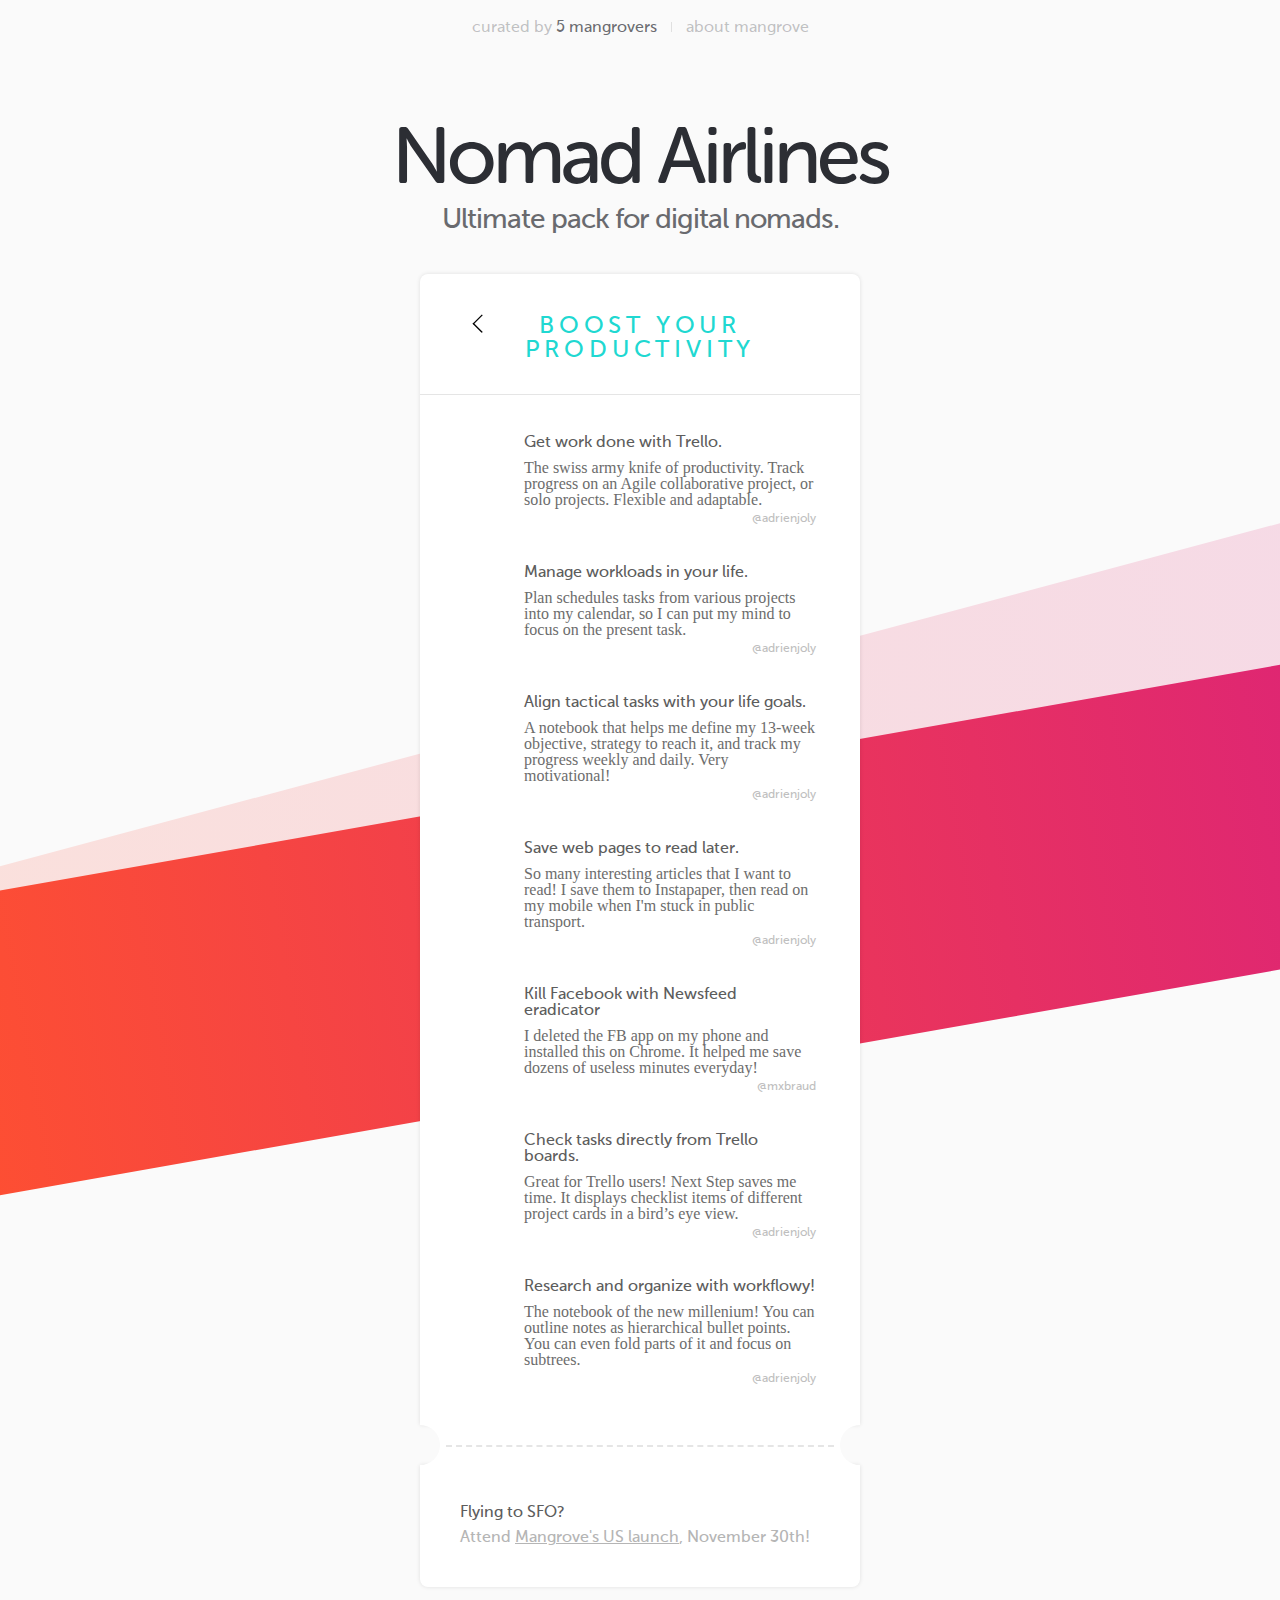
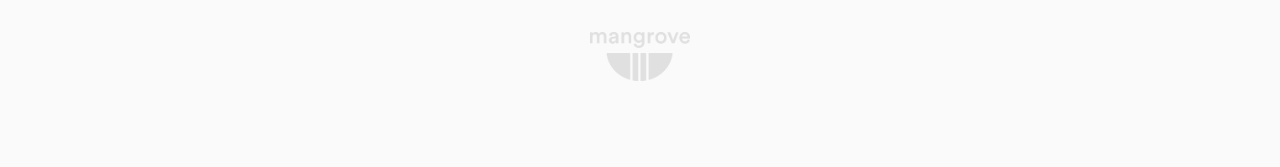
==== boost-your-productivity/index.html @ d7ffe68f "5) boost your productivity" ====
<!DOCTYPE html>
<html lang="en">
<head>
  <link rel="icon" type="image/png" href="icon.png">
  <meta charset="utf-8">
  <meta http-equiv="X-UA-Compatible" content="IE=edge,chrome=1">
  <title>Nomad Pack</title>
  <meta name="viewport" content="width=device-width">
  <link rel="stylesheet" href="../index.css">
  <meta property="og:title" content="Nomad Pack">
  <meta property="og:description" content="TODO">
  <meta property="og:image" content="TODO">
  <meta property="og:url" content="TODO">
</head>
<body>
  <section id="main">
    <nav>
      <a>curated by <span>5 mangrovers</span></a>
      <div><hr /></div>
      <a>about mangrove</a>
    </nav>
    <header>
      <h1 class='header-title'>Nomad Airlines</h1>
      <h2 class='header-tagline'>Ultimate pack for digital nomads.</h2>
    </header>
    <div class='card-wrapper'>
      <div class="home-article-wrapper">
        <article>
          <div class="card card-top">
            <a href="../" class="lnk-back"></a>
            <h3>Boost your productivity</h3>
            <div class="Line"></div>

            <div class="menu">
              <ul>

                <li>
                  <a href="http://trello.com">
                    <div class="menu-item-img" style="background-image: url(test.jpg);"></div>
                    <p class="menu-item-title">Get work done with Trello.</p>
                  </a>
                  <p class="menu-item-desc">The swiss army knife of productivity. Track progress on an Agile collaborative project, or solo projects. Flexible and adaptable.</p>
                  <a href="https://twitter.com/adrienjoly" class="menu-item-tweep">@adrienjoly</a>
                </li>

                <li>
                  <a href="http://getplan.co/">
                    <div class="menu-item-img" style="background-image: url(test.jpg);"></div>
                    <p class="menu-item-title">Manage workloads in your life.</p>
                  </a>
                  <p class="menu-item-desc">Plan schedules tasks from various projects into my calendar, so I can put my mind to focus on the present task.</p>
                  <a href="https://twitter.com/adrienjoly" class="menu-item-tweep">@adrienjoly</a>
                </li>

                <li>
                  <a href="https://bestself.co/products/self-journal">
                    <div class="menu-item-img" style="background-image: url(test.jpg);"></div>
                    <p class="menu-item-title">Align tactical tasks with your life goals.</p>
                  </a>
                  <p class="menu-item-desc">A notebook that helps me define my 13-week objective, strategy to reach it, and track my progress weekly and daily. Very motivational!</p>
                  <a href="https://twitter.com/adrienjoly" class="menu-item-tweep">@adrienjoly</a>
                </li>

                <li>
                  <a href="https://www.instapaper.com/">
                    <div class="menu-item-img" style="background-image: url(test.jpg);"></div>
                    <p class="menu-item-title">Save web pages to read later.</p>
                  </a>
                  <p class="menu-item-desc">So many interesting articles that I want to read! I save them to Instapaper, then read on my mobile when I'm stuck in public transport.</p>
                  <a href="https://twitter.com/adrienjoly" class="menu-item-tweep">@adrienjoly</a>
                </li>

                <li>
                  <a href="https://chrome.google.com/webstore/detail/news-feed-eradicator-for/fjcldmjmjhkklehbacihaiopjklihlgg">
                    <div class="menu-item-img" style="background-image: url(test.jpg);"></div>
                    <p class="menu-item-title">Kill Facebook with Newsfeed eradicator</p>
                  </a>
                  <p class="menu-item-desc">I deleted the FB app on my phone and installed this on Chrome.
It helped me save dozens of useless minutes everyday!</p>
                  <a href="https://twitter.com/mxbraud" class="menu-item-tweep">@mxbraud</a>
                </li>

                <li>
                  <a href="http://adrienjoly.com/chrome-next-step-for-trello/">
                    <div class="menu-item-img" style="background-image: url(test.jpg);"></div>
                    <p class="menu-item-title">Check tasks directly from Trello boards.</p>
                  </a>
                  <p class="menu-item-desc">Great for Trello users! Next Step saves me time. It displays checklist items of different project cards in a bird’s eye view.</p>
                  <a href="https://twitter.com/adrienjoly" class="menu-item-tweep">@adrienjoly</a>
                </li>

                <li>
                  <a href="https://workflowy.com/">
                    <div class="menu-item-img" style="background-image: url(test.jpg);"></div>
                    <p class="menu-item-title">Research and organize with workflowy!</p>
                  </a>
                  <p class="menu-item-desc">The notebook of the new millenium! You can outline notes as hierarchical bullet points. You can even fold parts of it and focus on subtrees.</p>
                  <a href="https://twitter.com/adrienjoly" class="menu-item-tweep">@adrienjoly</a>
                </li>
                
              </ul>
            </div>
          </div>
          <div class="main-article-separator">
            <div class="separator-left"></div>
            <div class="separator-right"></div>
            <div class="separator-line"></div>
          </div>
          <div class="card card-bottom announcement">
            <p class="announcement-title">Flying to SFO?</p>
            <p class="announcement-text">Attend <a href="https://www.eventbrite.com/e/the-end-of-work-as-we-know-it-mangrove-launch-event-tickets-29393256020">Mangrove's US launch</a>, November 30th!</p>
          </div>

        </article>
      </div>
    </div>
    <footer>
      <a class="logo" href="http://meetmangrove.com/" title="Mangrove"></a>
    </footer>
  </section>
</body>
</html>
---- index.css ----
html,
body,
div,
span,
applet,
object,
iframe,
h1,
h2,
h3,
h4,
h5,
h6,
p,
blockquote,
pre,
a,
abbr,
acronym,
address,
big,
cite,
code,
del,
dfn,
em,
img,
ins,
kbd,
q,
s,
samp,
small,
strike,
strong,
sub,
sup,
tt,
var,
dl,
dt,
dd,
ol,
ul,
li,
fieldset,
form,
label,
legend,
table,
caption,
tbody,
tfoot,
thead,
tr,
th,
td {
  margin: 0;
  padding: 0;
  border: 0;
  outline: 0;
  font-weight: inherit;
  font-style: inherit;
  font-family: inherit;
  font-size: 100%;
  vertical-align: baseline;
}
body {
  line-height: 1;
  color: #2C2E34;
  background: #fff;
  margin: 0;
  width: 100%;
  zoom: 1;
  font-size: 18px;
  font-family: MuseoSans;
}
ol,
ul {
  list-style: none;
}
table {
  border-collapse: separate;
  border-spacing: 0;
  vertical-align: middle;
}
caption,
th,
td {
  text-align: left;
  font-weight: normal;
  vertical-align: middle;
}
a img {
  border: none;
}

body * {
  -webkit-box-sizing: border-box;
  -moz-box-sizing: border-box;
  box-sizing: border-box;
}
body:before,
body:after {
  content: "";
  display: table;
}
body:after {
  clear: both;
}
/* end of css reset */

@font-face {
    font-family: MuseoSans;
    src: url(fonts/museo-sans-500.woff);
}

@font-face {
    font-family: MuseoSansRounded;
    src: url(fonts/MuseoSansRounded-500.otf);
}

/* common elements */

body {
  position: absolute;
  width: 100%;
  height: 100%;
  zoom: 2;
  -moz-transform: scale(2);
  -moz-transform-origin: 0 0;
}

section {
  background: #FAFAFA;
}

/* header and footer */

header {
  padding: 30px 0;
  padding-bottom: 10px;
}

.header-title {
  font-family: MuseoSansRounded;
  font-size: 40px;
  font-weight: 500;
  font-style: normal;
  font-stretch: normal;
  letter-spacing: -2px;
  text-align: center;
}

.header-tagline {
  text-align: center;
  font-size: 14px;
  letter-spacing: -0.5px;
  text-align: center;
  opacity: .7;
  margin-top: 5px;
}

footer {
  height: 80px;
}

.logo {
  display: block;
  width: 50px;
  opacity: .1;
  height: 50px;
  background-image: url(assets/mangrove_logo.png);
  background-repeat: no-repeat;
  background-size: contain;
  background-position: 50% 50%;
  transition: opacity .15s linear;
}

.logo:hover {
  opacity: .13;
}

/* page navigation header */

nav {
  font-size: 8px;
  display: table;
}

nav hr {
  margin: 0;
  border: 0;
  width: 0.5px;
  height: 5px;
  background: black;
  opacity: .1;
}

nav > * {
  display: table-cell;
}

nav > a {
  padding: 10px 7px;
  color: rgba(44, 46, 52, 0.28);
  cursor: pointer;
}

nav > a:hover {
  color: rgba(44, 46, 52, 0.4);
}

nav span {
  color: rgba(44, 46, 52, .7);
}

/* page background */

.card-wrapper {
  width: 100%;
  position: relative;
  overflow: hidden;

  /* avoid to cut shadows 🌝 */
  padding: 10px 0;
}

.card-wrapper:after, .card-wrapper:before {
  z-index: 0;
  height: 50px;
  width: 120%;
  position: absolute;
  content: '';
  background-image: linear-gradient(-270deg, #FF512F 0%, #DD2476 100%);
  top: 0;
  height: 150px;
  bottom: 0;
  margin: auto;
  transform: rotate(-10deg);
  left: -10%;
}

.card-wrapper:before {
  opacity: .15;
  transform: rotate(-15deg);
  top: -80px;
}

/* main content structure */

#main {
  width: 100%;
  min-height: 100%;
  display: flex;
  flex-direction: column;
  align-items: center;
  justify-content: center;
}

article {
  position: relative;
  flex: 0;
}

.card {
  position: relative;
  z-index: 1;
  margin: auto;
  width: 100%;
  max-width: 220px;
  border-radius: 4px;
  background-color: #ffffff;
  box-shadow: 0 0 2px 0 rgba(0, 0, 0, 0.11);
}

h3 {
  padding-top: 20px;
  font-family: MuseoSans;
  font-size: 12px;
  font-weight: 500;
  font-style: normal;
  font-stretch: normal;
  letter-spacing: 2.4px;
  color: #20d8d1;
  text-align: center;
  text-transform: uppercase;
}

.Line {
  width: 100%;
  border-top: solid 0.5px #e5e5e5;
  margin: 16px 0;
}

/* home: structure for adding holes in article card */

.home-article-wrapper {
  position: relative;
  background: none;
}

.home-article-wrapper > article {
  padding: -20px;
  background: none;
}

.home-article-wrapper > article > *{
  background: white;
}

.card-top {
  border-bottom: 0 none;
  border-radius: 4px 4px 0px 0px;
}

.card-bottom {
  border-top: 0 none;
  border-radius: 0px 0px 4px 4px;
}

.main-article-separator {
  position: relative;
  top: 0px;
  overflow: hidden;
  margin: 0 auto;
  width: 220px;
  height: 20px;
  background: transparent !important;
  z-index: 2;
}

.separator-left {
  position: absolute;
  left: -10px;
  top: 0px;
  width: 20px;
  background: transparent;
  height: 20px;
  border-radius: 10px;
  box-shadow: 0 0 0 120px white;
}

.separator-right {
  position: absolute;
  right: -10px;
  top: 0px;
  width: 20px;
  background: transparent;
  height: 20px;
  border-radius: 10px;
  box-shadow: 0 0 0 120px white;
}

.separator-line {
  position: relative;
  width: 88%;
  margin: 0 auto;
  top: 10px;
  border-top: 1px dashed #e5e5e5;
}

/* home: flight section */

.flight {
  display: flex;
  flex-direction: row;
  text-align: left;
  align-items: center;
  padding: 0 30px;
}

.third {
  flex: 1 100%;
}

.third > * {
  width: 100%;
  margin: 0 auto;
}

.airport {
  font-family: MuseoSansRounded;
  font-size: 27.5px;
  font-weight: 500;
  font-style: normal;
  font-stretch: normal;
  letter-spacing: 3px;
  color: #6c6c6c;
}

.plane {
  background-image: url(assets/plane.svg);
  background-repeat: no-repeat;
  background-size: contain;
  background-position: 50% 20%;
  width: 24px;
  height: 24px;
}

.city {
  font-family: MuseoSansRounded;
  font-size: 6px;
  font-weight: 500;
  font-style: normal;
  font-stretch: normal;
  color: #cacaca;
  margin-top: 2px;
}

/* home: announcement */

.announcement {
  padding: 20px;
}

.announcement-title {
  font-family: MuseoSans;
  font-size: 8px;
  font-weight: 500;
  font-style: normal;
  font-stretch: normal;
  color: #5d5d5d;
  margin-bottom: 5px;
}

.announcement-text {
  font-family: MuseoSans;
  font-size: 7.8px;
  font-weight: 500;
  font-style: normal;
  font-stretch: normal;
  color: #b5b5b5;
}

.announcement a {
  color: inherit;
}

/* home: menu */

.menu {
  width: 80%;
  margin: 0 auto;
}

.Checklist-before-dep {
  font-family: MuseoSans;
  font-size: 9px;
  font-weight: 500;
  font-style: normal;
  font-stretch: normal;
  color: #20d9d2;
  text-align: center;
  line-height: 20px;
  margin-bottom: 10px;
}

ol {
  counter-reset: my-badass-counter;
}

ol li:before {
  display: inline-block;
  content: counter(my-badass-counter);
  counter-increment: my-badass-counter;
  font-family: MuseoSansRounded;
  font-size: 10px;
  font-weight: 500;
  font-style: normal;
  font-stretch: normal;
  letter-spacing: 1.1px;
  color: #34dccf;
  width: 14.5px;
  height: 14.5px;
  border: solid 1px #34dccf;
  border-radius: 14.5px;
  text-align: center;
  line-height: 15.5px; /* 14.5 + 1 */
  letter-spacing: 0;
  margin-right: 10px;
  vertical-align: middle;
  margin-left: 10px;
}

ol li.visited:before {
  background-color: #5ae3cc;
  box-shadow: inset 0 0.5px 1.5px 0 rgba(0, 0, 0, 0.23);
  content: '';
}

ol a {
  text-decoration: none;
}

ol li {
  width: 100%;
  padding: 12px 0;
  font-family: MuseoSans;
  font-size: 8px;
  font-weight: 500;
  font-style: normal;
  font-stretch: normal;
  color: #5d5d5d;
  border-bottom: solid 0.5px #f5f5f5;
  background-image: url('assets/right.svg');
  background-repeat: no-repeat;
  background-position: right 15px;
  background-size: 5px;
}

ol > *:last-child li {
  border: 0 none;
}

/* secondary pages */

.lnk-back {
  display: block;
  position: absolute;
  top: 20px;
  left: 24px;
  width: 10px;
  height: 10px;
  background-image: url(assets/right.svg);
  background-size: contain;
  background-position: 50% 50%;
  background-repeat: no-repeat;
  -webkit-transform: rotate(180deg);
  -moz-transform: rotate(180deg);
  -ms-transform: rotate(180deg);
  -o-transform: rotate(180deg);
  transform: rotate(180deg);
}

ul {
  padding-bottom: 20px;
}

ul > li {
  position: relative;
  margin-top: 20px;
  padding-left: 30px;
}

ul > li a {
  text-decoration: none;
}

ul > li a:hover {
  text-decoration: underline;
  color: inherit;
}

ul > li a.menu-item-tweep:hover {
  text-decoration: none;
}

.menu-item-img {
  position: absolute;
  top: 0;
  left: 0;
  width: 20px;
  height: 20px;
  background-position: 50% 50%;
  background-size: contain;
  background-repeat: no-repeat;
}

.menu-item-title {
  font-family: MuseoSans;
  font-size: 8px;
  font-weight: 500;
  font-style: normal;
  font-stretch: normal;
  color: #5d5d5d;
  margin-bottom: 4.5px;
}

.menu-item-desc {
  font-family: ElectraLTStd, 'Times New Roman', Times, serif;
  font-size: 8px;
  font-weight: normal;
  font-style: normal;
  font-stretch: normal;
  color: #6c6c6c;
}

.menu-item-tweep {
  display: block;
  text-align: right;
  font-family: MuseoSans;
  font-size: 6px;
  font-weight: 500;
  font-style: normal;
  font-stretch: normal;
  color: #bfbfbf;
  margin-top: 2.5px;
}

@media (max-width: 900px) {
  header {
    zoom: 0.5;
    -moz-transform: scale(0.5);
    -moz-transform-origin: 0 0;
  }
}
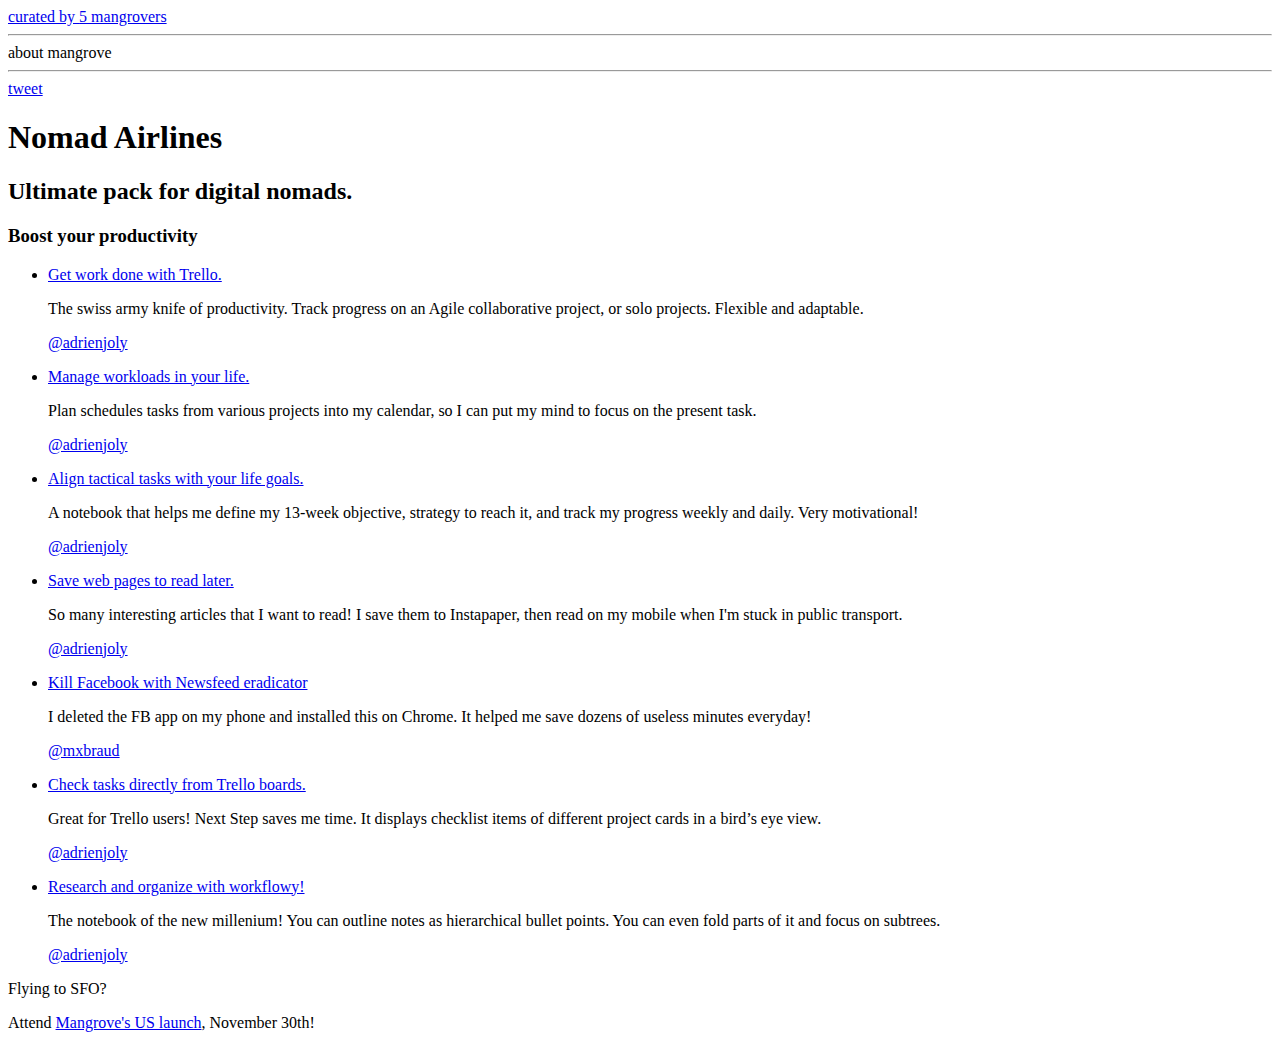
==== commit 1e9160ad: "added screenshot + opengraph metadata + applied curators pop-over on all pages" ====
--- a/boost-your-productivity/index.html
+++ b/boost-your-productivity/index.html
@@ -4,20 +4,62 @@
   <link rel="icon" type="image/png" href="icon.png">
   <meta charset="utf-8">
   <meta http-equiv="X-UA-Compatible" content="IE=edge,chrome=1">
-  <title>Nomad Pack</title>
+  <title>Nomad Airlines</title>
   <meta name="viewport" content="width=device-width">
-  <link rel="stylesheet" href="../index.css">
-  <meta property="og:title" content="Nomad Pack">
-  <meta property="og:description" content="TODO">
-  <meta property="og:image" content="TODO">
-  <meta property="og:url" content="TODO">
+  <link rel="stylesheet" href="index.css">
+  <link rel="stylesheet" href="popover.css">
+  <meta property="og:title" content="Nomad Airlines">
+  <meta property="og:description" content="Ultimate pack for digital nomads">
+  <meta property="og:image" content="http://nomadairlines.com/assets/nomadairlines-screenshot.jpg">
+  <meta property="og:url" content="http://nomadairlines.com">
 </head>
 <body>
   <section id="main">
     <nav>
-      <a>curated by <span>5 mangrovers</span></a>
+    <span id="js-curators-toggle" >
+      <a href="#">
+        curated by <span>5 mangrovers</span>
+        </a>
+      <ul class='popover' id="curators" style="display: none;">
+        <li>
+          <a href="http://twitter.com/mxbraud" target='_blank'>
+            <img src='https://twitter.com/mxbraud/profile_image??size=original' />
+            <span>@mxbraud</span>
+          </a>
+        </li>
+        <li>
+          <a href="http://twitter.com/adrienjoly" target='_blank'>
+            <img src='https://twitter.com/adrienjoly/profile_image?size=original' />
+            <span>@adrienjoly</span>
+          </a>
+        </li>
+        <li>
+          <a href="http://twitter.com/olivierthms" target='_blank'>
+            <img src='https://twitter.com/olivierthms/profile_image?size=original' />
+            <span>@olivierthms</span>
+          </a>
+        </li>
+        <li>
+          <a href="http://twitter.com/whenyouzhang" target='_blank'>
+            <img src='https://twitter.com/whenyouzhang/profile_image?size=original' />
+            <span>@whenyou</span>
+          </a>
+        </li>
+        <li>
+          <a href="http://twitter.com/tchret" target='_blank'>
+            <img src='https://twitter.com/tchret/profile_image?size=original' />
+            <span>@tchret</span>
+          </a>
+        </li>
+      </ul>
+      </span>
       <div><hr /></div>
-      <a>about mangrove</a>
+      <a id='aboutmg'>about mangrove</a>
+      <div><hr /></div>
+      <div id="social">
+        <a id="btn-tweet" target="_blank" href="http://twitter.com/meetmangrove">tweet</a>
+        <a id="btn-vote" target="_blank" href="https://www.google.com/search?q=Nomad+Airlines+producthunt" style="display: none;">vote</a>
+      </div>
     </nav>
     <header>
       <h1 class='header-title'>Nomad Airlines</h1>
@@ -36,7 +78,7 @@
 
                 <li>
                   <a href="http://trello.com">
-                    <div class="menu-item-img" style="background-image: url(test.jpg);"></div>
+                    <div class="menu-item-img" style="background-image: url(http://www.etourisme.info/wp-content/uploads/2013/12/Trello-Free-Organization-Tool-Easy-to-Use.png);"></div>
                     <p class="menu-item-title">Get work done with Trello.</p>
                   </a>
                   <p class="menu-item-desc">The swiss army knife of productivity. Track progress on an Agile collaborative project, or solo projects. Flexible and adaptable.</p>
@@ -45,7 +87,7 @@
 
                 <li>
                   <a href="http://getplan.co/">
-                    <div class="menu-item-img" style="background-image: url(test.jpg);"></div>
+                    <div class="menu-item-img" style="background-image: url(https://pbs.twimg.com/profile_images/710151798808416257/jb38oaj4.jpg);"></div>
                     <p class="menu-item-title">Manage workloads in your life.</p>
                   </a>
                   <p class="menu-item-desc">Plan schedules tasks from various projects into my calendar, so I can put my mind to focus on the present task.</p>
@@ -54,7 +96,7 @@
 
                 <li>
                   <a href="https://bestself.co/products/self-journal">
-                    <div class="menu-item-img" style="background-image: url(test.jpg);"></div>
+                    <div class="menu-item-img" style="background-image: url(https://ksr-ugc.imgix.net/assets/004/525/275/1176badf59dd8cde936f5d955f3d9448_original.jpg?w=680&fit=max&v=1442615096&auto=format&q=92&s=2efef1cbbf0c00ee40b2a3323cb7aeec);"></div>
                     <p class="menu-item-title">Align tactical tasks with your life goals.</p>
                   </a>
                   <p class="menu-item-desc">A notebook that helps me define my 13-week objective, strategy to reach it, and track my progress weekly and daily. Very motivational!</p>
@@ -63,7 +105,7 @@
 
                 <li>
                   <a href="https://www.instapaper.com/">
-                    <div class="menu-item-img" style="background-image: url(test.jpg);"></div>
+                    <div class="menu-item-img" style="background-image: url(http://www.instapaper.com/static/img/insta_logo_large.png);"></div>
                     <p class="menu-item-title">Save web pages to read later.</p>
                   </a>
                   <p class="menu-item-desc">So many interesting articles that I want to read! I save them to Instapaper, then read on my mobile when I'm stuck in public transport.</p>
@@ -72,7 +114,7 @@
 
                 <li>
                   <a href="https://chrome.google.com/webstore/detail/news-feed-eradicator-for/fjcldmjmjhkklehbacihaiopjklihlgg">
-                    <div class="menu-item-img" style="background-image: url(test.jpg);"></div>
+                    <div class="menu-item-img" style="background-image: url(https://static1.squarespace.com/static/55e7927fe4b0a4a21bb6869b/t/5628e19ae4b0100288a1e616/1445519771414/);"></div>
                     <p class="menu-item-title">Kill Facebook with Newsfeed eradicator</p>
                   </a>
                   <p class="menu-item-desc">I deleted the FB app on my phone and installed this on Chrome.
@@ -82,7 +124,7 @@
 
                 <li>
                   <a href="http://adrienjoly.com/chrome-next-step-for-trello/">
-                    <div class="menu-item-img" style="background-image: url(test.jpg);"></div>
+                    <div class="menu-item-img" style="background-image: url(https://ph-files.imgix.net/dca5b1a8-fa26-4c12-bd56-2e985a8a6b0b?auto=format&codec=mozjpeg&cs=strip&w=504.39560439560444&h=315);"></div>
                     <p class="menu-item-title">Check tasks directly from Trello boards.</p>
                   </a>
                   <p class="menu-item-desc">Great for Trello users! Next Step saves me time. It displays checklist items of different project cards in a bird’s eye view.</p>
@@ -91,7 +133,7 @@
 
                 <li>
                   <a href="https://workflowy.com/">
-                    <div class="menu-item-img" style="background-image: url(test.jpg);"></div>
+                    <div class="menu-item-img" style="background-image: url(http://www.antonellapavese.com/wp-content/uploads/WorkflowyThumb-200.png);"></div>
                     <p class="menu-item-title">Research and organize with workflowy!</p>
                   </a>
                   <p class="menu-item-desc">The notebook of the new millenium! You can outline notes as hierarchical bullet points. You can even fold parts of it and focus on subtrees.</p>
@@ -118,5 +160,6 @@
       <a class="logo" href="http://meetmangrove.com/" title="Mangrove"></a>
     </footer>
   </section>
+  <script src="common.js"></script>
 </body>
 </html>
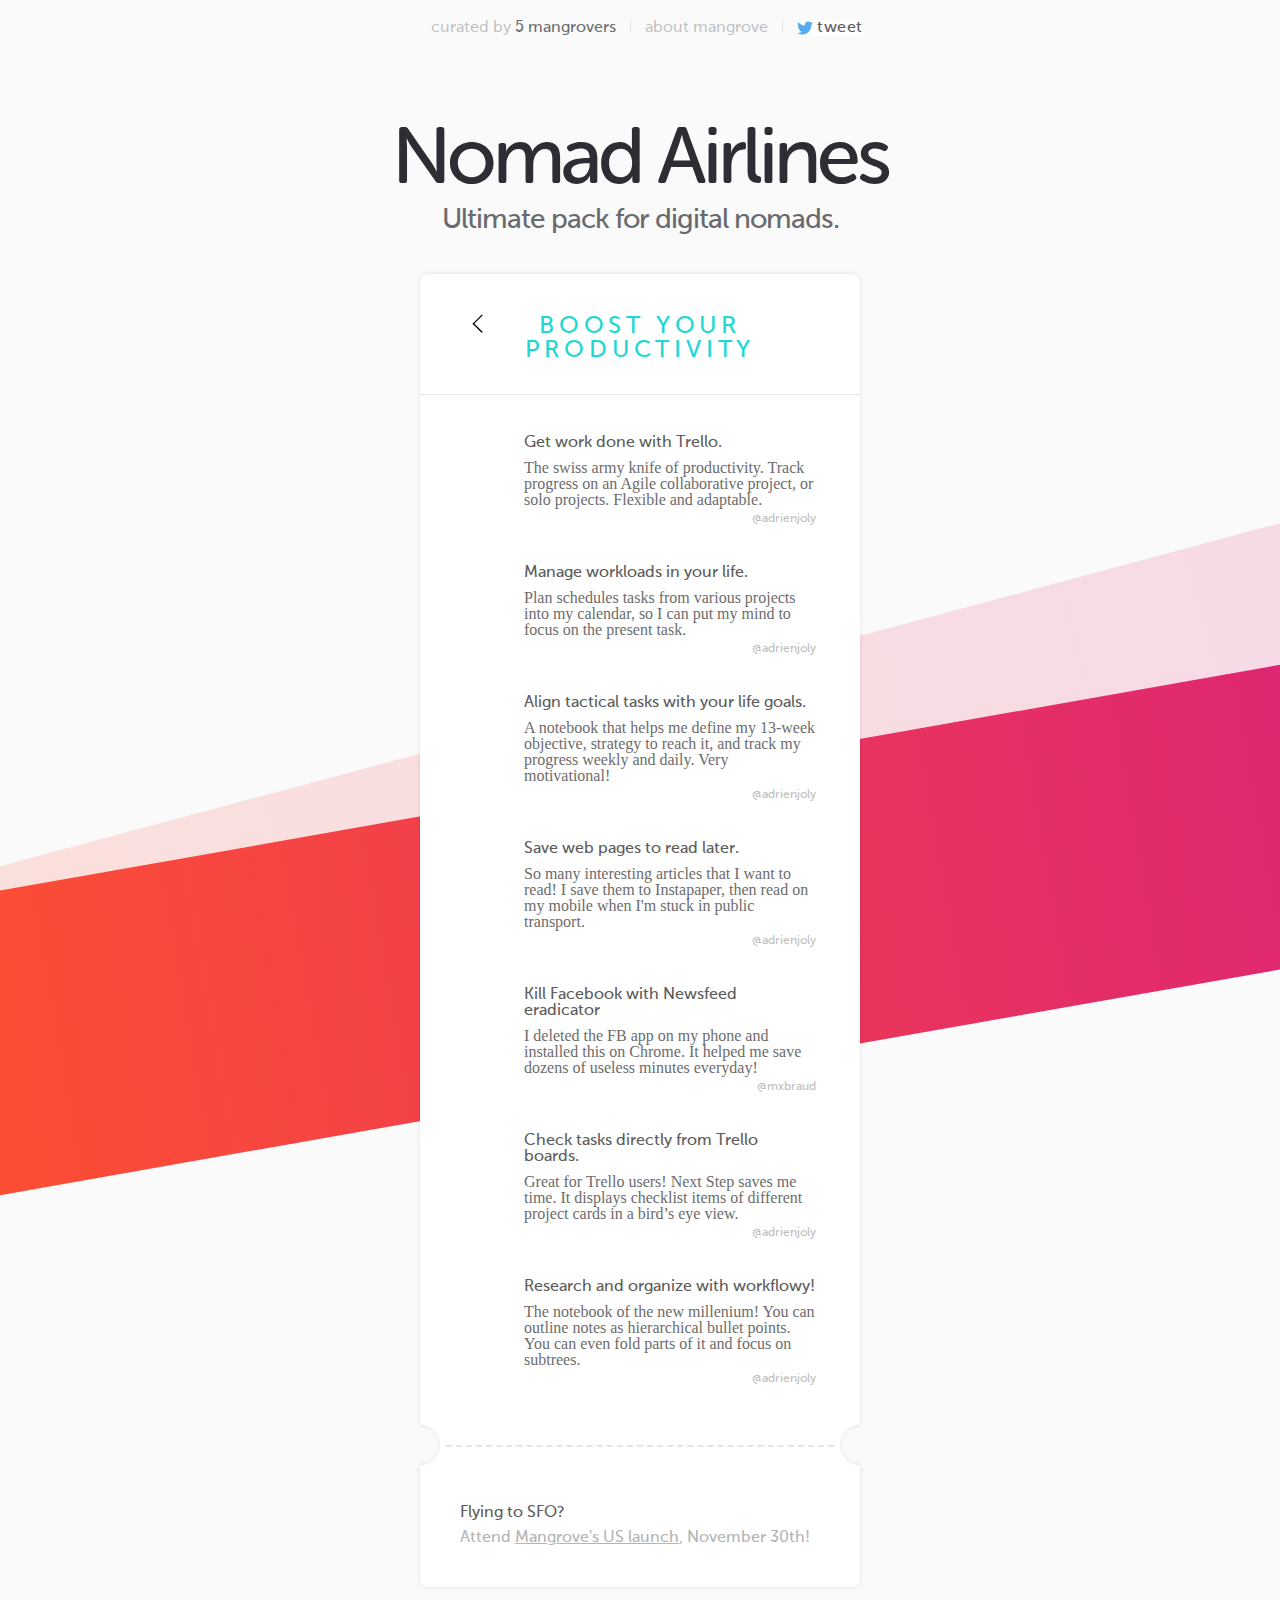
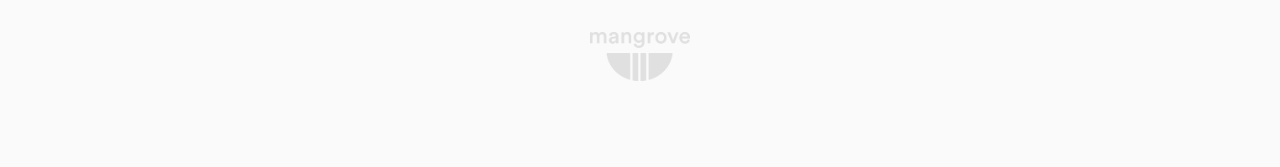
==== commit 8e92cafa: "fixed css path" ====
--- a/boost-your-productivity/index.html
+++ b/boost-your-productivity/index.html
@@ -6,8 +6,8 @@
   <meta http-equiv="X-UA-Compatible" content="IE=edge,chrome=1">
   <title>Nomad Airlines</title>
   <meta name="viewport" content="width=device-width">
-  <link rel="stylesheet" href="index.css">
-  <link rel="stylesheet" href="popover.css">
+  <link rel="stylesheet" href="../index.css">
+  <link rel="stylesheet" href="../popover.css">
   <meta property="og:title" content="Nomad Airlines">
   <meta property="og:description" content="Ultimate pack for digital nomads">
   <meta property="og:image" content="http://nomadairlines.com/assets/nomadairlines-screenshot.jpg">
--- a/index.css
+++ b/index.css
@@ -0,0 +1,635 @@
+html,
+body,
+div,
+span,
+applet,
+object,
+iframe,
+h1,
+h2,
+h3,
+h4,
+h5,
+h6,
+p,
+blockquote,
+pre,
+a,
+abbr,
+acronym,
+address,
+big,
+cite,
+code,
+del,
+dfn,
+em,
+img,
+ins,
+kbd,
+q,
+s,
+samp,
+small,
+strike,
+strong,
+sub,
+sup,
+tt,
+var,
+dl,
+dt,
+dd,
+ol,
+ul,
+li,
+fieldset,
+form,
+label,
+legend,
+table,
+caption,
+tbody,
+tfoot,
+thead,
+tr,
+th,
+td {
+  margin: 0;
+  padding: 0;
+  border: 0;
+  outline: 0;
+  font-weight: inherit;
+  font-style: inherit;
+  font-family: inherit;
+  font-size: 100%;
+  vertical-align: baseline;
+}
+body {
+  line-height: 1;
+  color: #2C2E34;
+  background: #fff;
+  margin: 0;
+  width: 100%;
+  zoom: 1;
+  font-size: 18px;
+  font-family: MuseoSans;
+}
+ol,
+ul {
+  list-style: none;
+}
+table {
+  border-collapse: separate;
+  border-spacing: 0;
+  vertical-align: middle;
+}
+caption,
+th,
+td {
+  text-align: left;
+  font-weight: normal;
+  vertical-align: middle;
+}
+a img {
+  border: none;
+}
+
+body * {
+  -webkit-box-sizing: border-box;
+  -moz-box-sizing: border-box;
+  box-sizing: border-box;
+}
+body:before,
+body:after {
+  content: "";
+  display: table;
+}
+body:after {
+  clear: both;
+}
+/* end of css reset */
+
+@font-face {
+    font-family: MuseoSans;
+    src: url(fonts/museo-sans-500.woff);
+}
+
+@font-face {
+    font-family: MuseoSansRounded;
+    src: url(fonts/MuseoSansRounded-500.otf);
+}
+
+/* common elements */
+
+body {
+  position: absolute;
+  width: 100%;
+  height: 100%;
+  zoom: 2;
+  -moz-transform: scale(2);
+  -moz-transform-origin: 0 0;
+}
+
+section {
+  background: #FAFAFA;
+}
+
+/* header and footer */
+
+header {
+  padding: 30px 0;
+  padding-bottom: 10px;
+}
+
+.header-title {
+  font-family: MuseoSansRounded;
+  font-size: 40px;
+  font-weight: 500;
+  font-style: normal;
+  font-stretch: normal;
+  letter-spacing: -2px;
+  text-align: center;
+}
+
+.header-tagline {
+  text-align: center;
+  font-size: 14px;
+  letter-spacing: -0.5px;
+  text-align: center;
+  opacity: .7;
+  margin-top: 5px;
+}
+
+footer {
+  height: 80px;
+}
+
+.logo {
+  display: block;
+  width: 50px;
+  opacity: .1;
+  height: 50px;
+  background-image: url(assets/mangrove_logo.png);
+  background-repeat: no-repeat;
+  background-size: contain;
+  background-position: 50% 50%;
+  transition: opacity .15s linear;
+}
+
+.logo:hover {
+  opacity: .13;
+}
+
+/* page navigation header */
+
+nav {
+  font-size: 8px;
+  display: table;
+}
+
+nav hr {
+  margin: 0;
+  border: 0;
+  width: 0.5px;
+  height: 5px;
+  background: black;
+  opacity: .1;
+}
+
+nav > * {
+  display: table-cell;
+}
+
+nav > a, nav > span > a {
+  padding: 10px 7px;
+  color: rgba(44, 46, 52, 0.28);
+  cursor: pointer;
+  text-decoration: none;
+}
+
+nav > a:hover {
+  color: rgba(44, 46, 52, 0.4);
+}
+
+nav span {
+  color: rgba(44, 46, 52, .7);
+}
+
+#social {
+  padding-left: 7px;
+}
+
+#social > * {
+  font-family: MuseoSans;
+  font-size: 8px;
+  font-weight: 500;
+  font-style: normal;
+  font-stretch: normal;
+  letter-spacing: 0.3px;
+  color: #5d5d5d;
+  background-size: 8px;
+  background-repeat: no-repeat;
+  background-position: left center;
+  padding-left: 10px;
+  border-radius: 2px;
+  background-color: #ffffff;
+  text-decoration: none;
+}
+
+#btn-tweet {
+  background-image: url(assets/icon-twitter.png);
+}
+
+#btn-vote {
+  background-image: url(assets/icon-producthunt.png);
+}
+
+/* page background */
+
+.card-wrapper {
+  width: 100%;
+  position: relative;
+  overflow: hidden;
+
+  /* avoid to cut shadows 🌝 */
+  padding: 10px 0;
+}
+
+.card-wrapper:after, .card-wrapper:before {
+  z-index: 0;
+  height: 50px;
+  width: 120%;
+  position: absolute;
+  content: '';
+  background-image: linear-gradient(-270deg, #FF512F 0%, #DD2476 100%);
+  top: 0;
+  height: 150px;
+  bottom: 0;
+  margin: auto;
+  transform: rotate(-10deg);
+  left: -10%;
+}
+
+.card-wrapper:before {
+  opacity: .15;
+  transform: rotate(-15deg);
+  top: -80px;
+}
+
+/* main content structure */
+
+#main {
+  width: 100%;
+  min-height: 100%;
+  display: flex;
+  flex-direction: column;
+  align-items: center;
+  justify-content: center;
+}
+
+article {
+  position: relative;
+  flex: 0;
+}
+
+.card {
+  position: relative;
+  z-index: 1;
+  margin: auto;
+  width: 100%;
+  max-width: 220px;
+  border-radius: 4px;
+  background-color: #ffffff;
+  box-shadow: 0 0 2px 0 rgba(0, 0, 0, 0.11);
+}
+
+h3 {
+  padding-top: 20px;
+  font-family: MuseoSans;
+  font-size: 12px;
+  font-weight: 500;
+  font-style: normal;
+  font-stretch: normal;
+  letter-spacing: 2.4px;
+  color: #20d8d1;
+  text-align: center;
+  text-transform: uppercase;
+}
+
+.Line {
+  width: 100%;
+  border-top: solid 0.5px #e5e5e5;
+  margin: 16px 0;
+}
+
+/* home: structure for adding holes in article card */
+
+.home-article-wrapper {
+  position: relative;
+  background: none;
+}
+
+.home-article-wrapper > article {
+  padding: -20px;
+  background: none;
+}
+
+.home-article-wrapper > article > *{
+  background: white;
+}
+
+.card-top {
+  border-bottom: 0 none;
+  border-radius: 4px 4px 0px 0px;
+}
+
+.card-bottom {
+  border-top: 0 none;
+  border-radius: 0px 0px 4px 4px;
+}
+
+.main-article-separator {
+  position: relative;
+  top: 0px;
+  overflow: hidden;
+  margin: 0 auto;
+  width: 220px;
+  height: 20px;
+  background: transparent !important;
+  z-index: 2;
+}
+
+.separator-left,
+.separator-right {
+  box-shadow: 0 0 0 120px white, 0px 0 2px 0px rgba(0, 0, 0, 0.08) inset;
+  height: 20px;
+  width: 20px;
+  border-radius: 10px;
+  top: 0px;
+  position: absolute;
+  background: transparent;
+}
+
+.separator-left {
+  left: -10px;
+}
+
+.separator-right {
+  right: -10px;
+}
+
+.separator-line {
+  position: relative;
+  width: 88%;
+  margin: 0 auto;
+  top: 10px;
+  border-top: 1px dashed #e5e5e5;
+}
+
+/* home: flight section */
+
+.flight {
+  display: flex;
+  flex-direction: row;
+  text-align: left;
+  align-items: center;
+  padding: 0 30px;
+}
+
+.third {
+  flex: 1 100%;
+}
+
+.third > * {
+  width: 100%;
+  margin: 0 auto;
+}
+
+.airport {
+  font-family: MuseoSansRounded;
+  font-size: 27.5px;
+  font-weight: 500;
+  font-style: normal;
+  font-stretch: normal;
+  letter-spacing: 3px;
+  color: #6c6c6c;
+}
+
+.plane {
+  background-image: url(assets/plane.svg);
+  background-repeat: no-repeat;
+  background-size: contain;
+  background-position: 50% 20%;
+  width: 24px;
+  height: 24px;
+}
+
+.city {
+  font-family: MuseoSansRounded;
+  font-size: 6px;
+  font-weight: 500;
+  font-style: normal;
+  font-stretch: normal;
+  color: #cacaca;
+  margin-top: 2px;
+}
+
+/* home: announcement */
+
+.announcement {
+  padding: 20px;
+}
+
+.announcement-title {
+  font-family: MuseoSans;
+  font-size: 8px;
+  font-weight: 500;
+  font-style: normal;
+  font-stretch: normal;
+  color: #5d5d5d;
+  margin-bottom: 5px;
+}
+
+.announcement-text {
+  font-family: MuseoSans;
+  font-size: 7.8px;
+  font-weight: 500;
+  font-style: normal;
+  font-stretch: normal;
+  color: #b5b5b5;
+}
+
+.announcement a {
+  color: inherit;
+}
+
+/* home: menu */
+
+.menu {
+  width: 80%;
+  margin: 0 auto;
+}
+
+.Checklist-before-dep {
+  font-family: MuseoSans;
+  font-size: 9px;
+  font-weight: 500;
+  font-style: normal;
+  font-stretch: normal;
+  color: #20d9d2;
+  text-align: center;
+  line-height: 20px;
+  margin-bottom: 10px;
+}
+
+ol {
+  counter-reset: my-badass-counter;
+}
+
+ol li:before {
+  display: inline-block;
+  content: counter(my-badass-counter);
+  counter-increment: my-badass-counter;
+  font-family: MuseoSansRounded;
+  font-size: 10px;
+  font-weight: 500;
+  font-style: normal;
+  font-stretch: normal;
+  letter-spacing: 1.1px;
+  color: #34dccf;
+  width: 14.5px;
+  height: 14.5px;
+  border: solid 1px #34dccf;
+  border-radius: 14.5px;
+  text-align: center;
+  line-height: 15.5px; /* 14.5 + 1 */
+  letter-spacing: 0;
+  margin-right: 10px;
+  vertical-align: middle;
+  margin-left: 10px;
+}
+
+ol li.visited:before {
+  background-color: #5ae3cc;
+  box-shadow: inset 0 0.5px 1.5px 0 rgba(0, 0, 0, 0.23);
+  content: '';
+}
+
+ol a {
+  text-decoration: none;
+}
+
+ol li {
+  width: 100%;
+  padding: 12px 0;
+  font-family: MuseoSans;
+  font-size: 8px;
+  font-weight: 500;
+  font-style: normal;
+  font-stretch: normal;
+  color: #5d5d5d;
+  border-bottom: solid 0.5px #f5f5f5;
+  background-image: url('assets/right.svg');
+  background-repeat: no-repeat;
+  background-position: right 15px;
+  background-size: 5px;
+}
+
+ol > *:last-child li {
+  border: 0 none;
+}
+
+/* secondary pages */
+
+.lnk-back {
+  display: block;
+  position: absolute;
+  top: 20px;
+  left: 24px;
+  width: 10px;
+  height: 10px;
+  background-image: url(assets/right.svg);
+  background-size: contain;
+  background-position: 50% 50%;
+  background-repeat: no-repeat;
+  -webkit-transform: rotate(180deg);
+  -moz-transform: rotate(180deg);
+  -ms-transform: rotate(180deg);
+  -o-transform: rotate(180deg);
+  transform: rotate(180deg);
+}
+
+ul {
+  padding-bottom: 20px;
+}
+
+ul > li {
+  position: relative;
+  margin-top: 20px;
+  padding-left: 30px;
+}
+
+ul > li a {
+  text-decoration: none;
+}
+
+ul > li a:hover {
+  text-decoration: underline;
+  color: inherit;
+}
+
+ul > li a.menu-item-tweep:hover {
+  text-decoration: none;
+}
+
+.menu-item-img {
+  position: absolute;
+  top: 0;
+  left: 0;
+  width: 20px;
+  height: 20px;
+  background-position: 50% 50%;
+  background-size: cover;
+  background-repeat: no-repeat;
+  border-radius: 10px;
+}
+
+.menu-item-title {
+  font-family: MuseoSans;
+  font-size: 8px;
+  font-weight: 500;
+  font-style: normal;
+  font-stretch: normal;
+  color: #5d5d5d;
+  margin-bottom: 4.5px;
+}
+
+.menu-item-desc {
+  font-family: ElectraLTStd, 'Times New Roman', Times, serif;
+  font-size: 8px;
+  font-weight: normal;
+  font-style: normal;
+  font-stretch: normal;
+  color: #6c6c6c;
+}
+
+.menu-item-tweep {
+  display: block;
+  text-align: right;
+  font-family: MuseoSans;
+  font-size: 6px;
+  font-weight: 500;
+  font-style: normal;
+  font-stretch: normal;
+  color: #bfbfbf;
+  margin-top: 2.5px;
+}
+
+@media (max-width: 900px) {
+  header {
+    zoom: 0.7;
+    -moz-transform: scale(0.5);
+    -moz-transform-origin: 0 0;
+  }
+}
--- a/popover.css
+++ b/popover.css
@@ -0,0 +1,121 @@
+.popover {
+  background: white;
+  position: absolute;
+  user-select: none;
+  left: 0;
+  right: 0;
+  background: white;
+  max-width: 200px;
+  text-align: center;
+  margin: auto;
+  box-shadow: rgba(72,72,72,0.29804) 0px 6px 20px,rgba(84,70,35,0.13725) 0px 1px 3px,rgba(0,0,0,0.07843) 0px 0px 1px;
+  border-radius: 5px;
+  z-index: 999;
+  transform: translateX(-56px) translateY(10px);
+  padding: 0;
+  text-align: center:;
+}
+
+.popover:before {
+  content: '';
+  position: absolute;
+  top: 6px;
+  left: 0;
+  right: 0;
+  width: 50px;
+  clip: rect(-17px, 6px, 6px, -25px);
+  box-shadow: rgba(72,72,72,0) 0px 6px 20px,rgba(84,70,35,0.13725) 0px 1px 3px,rgba(0,0,0,0.07843) 0px 0px 1px;
+  height: 50px;
+  background: white;
+  margin: auto;
+  -webkit-transform: rotate(45deg);
+  transform: rotate(45deg);
+}
+
+.popover li {
+  position: relative;
+  display: inline-block;
+  margin: 0;
+  padding: 15px 5px;
+  width: 32%;
+  text-align: center;
+}
+
+.popover li:nth-last-child(-n+2) {
+  padding-top: 0;
+}
+
+.popover li img {
+  width: 30px;
+  height: 30px;
+  background-color: #FAFAFA;
+  border-radius: 50%;
+  margin-bottom: 3px;
+}
+
+.popover li a {
+  font-weight: 300;
+}
+
+.popover li a span {
+  color: rgba(0, 0, 0, .4 );
+  width: 100%;
+  text-align: center;
+  display: inline-block;
+}
+
+.popover li a:hover {
+  text-decoration: none;
+}
+
+.popover li a:hover span {
+  color: rgba(0, 0, 0, .8);
+}
+
+@media (max-width: 600px) {
+  .popover {
+    max-width: 90%;
+    width: 100%;
+    transform: translateX(0) translateY(10px);
+    display: block !important;
+    position: relative;
+    background: none;
+    box-shadow: none;
+  }
+
+  .popover:before {
+    content: none;
+  }
+
+  .popover li {
+    padding: 0 5px;
+    width: 10%;
+  }
+
+  .popover li img {
+    width: 15px;
+    height: 15px;
+    background-color: #FAFAFA;
+    border-radius: 50%;
+    margin-bottom: 0;
+
+  }
+
+  .popover li a span {
+    display: none;
+  }
+
+  #aboutmg, #social {
+    display: none
+  }
+
+  nav {
+    text-align: center;
+    padding-top: 10px;
+    width: 100%;
+  }
+
+  nav hr {
+    display: none;
+  }
+}
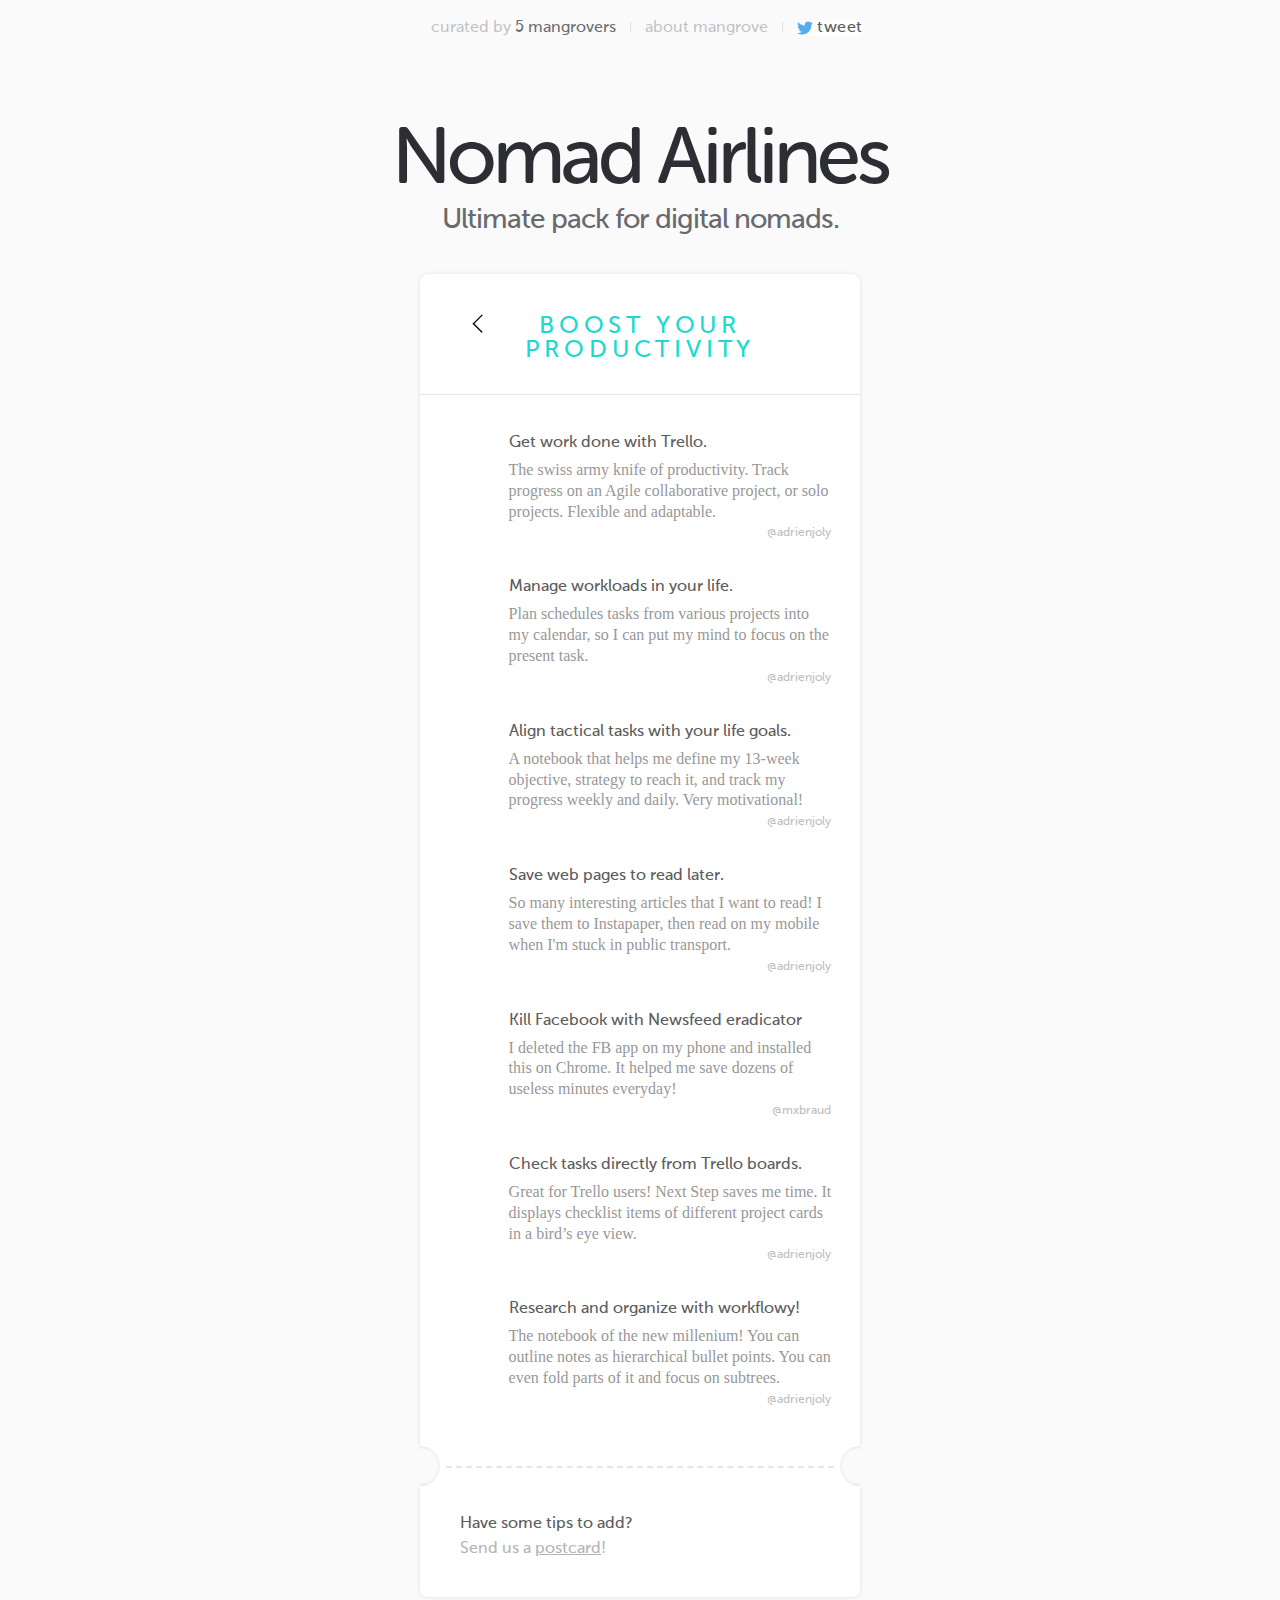
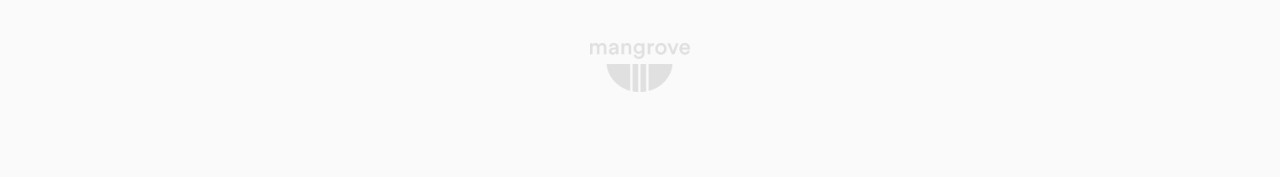
==== commit 0003eced: "replaced footer" ====
--- a/boost-your-productivity/index.html
+++ b/boost-your-productivity/index.html
@@ -1,7 +1,7 @@
 <!DOCTYPE html>
 <html lang="en">
 <head>
-  <link rel="icon" type="image/png" href="icon.png">
+  <link rel="icon" type="image/png" href="../icon.png">
   <meta charset="utf-8">
   <meta http-equiv="X-UA-Compatible" content="IE=edge,chrome=1">
   <title>Nomad Airlines</title>
@@ -54,10 +54,10 @@
       </ul>
       </span>
       <div><hr /></div>
-      <a id='aboutmg'>about mangrove</a>
+      <a id='aboutmg' href="http://meetmangrove.com">about mangrove</a>
       <div><hr /></div>
       <div id="social">
-        <a id="btn-tweet" target="_blank" href="http://twitter.com/meetmangrove">tweet</a>
+        <a id="btn-tweet" target="_blank" href="https://twitter.com/intent/tweet?text=Wow!+I+just+found+the+ultimate+pack+for+%23digitalnomads!+Fasten+your+seatbelts%3A+www.nomadairlines.com+-+Operated+by+%40meetmangrove+✈️&oq=Wow!+I+just+found+the+ultimate+pack+for+%23digitalnomads!+Fasten+your+seatbelts%3A+nomadairlines.com+-+Operated+by+%40meetmangrove+✈️">tweet</a>
         <a id="btn-vote" target="_blank" href="https://www.google.com/search?q=Nomad+Airlines+producthunt" style="display: none;">vote</a>
       </div>
     </nav>
@@ -139,7 +139,7 @@
                   <p class="menu-item-desc">The notebook of the new millenium! You can outline notes as hierarchical bullet points. You can even fold parts of it and focus on subtrees.</p>
                   <a href="https://twitter.com/adrienjoly" class="menu-item-tweep">@adrienjoly</a>
                 </li>
-                
+
               </ul>
             </div>
           </div>
@@ -149,8 +149,8 @@
             <div class="separator-line"></div>
           </div>
           <div class="card card-bottom announcement">
-            <p class="announcement-title">Flying to SFO?</p>
-            <p class="announcement-text">Attend <a href="https://www.eventbrite.com/e/the-end-of-work-as-we-know-it-mangrove-launch-event-tickets-29393256020">Mangrove's US launch</a>, November 30th!</p>
+            <p class="announcement-title">Have some tips to add?</p>
+            <p class="announcement-text">Send us a <a href="mailto:hello@mangrove.io?Subject=Nomad%20Airlines">postcard</a>!</p>
           </div>
 
         </article>
@@ -160,6 +160,6 @@
       <a class="logo" href="http://meetmangrove.com/" title="Mangrove"></a>
     </footer>
   </section>
-  <script src="common.js"></script>
+  <script src="../common.js"></script>
 </body>
 </html>
--- a/index.css
+++ b/index.css
@@ -126,9 +126,6 @@
   position: absolute;
   width: 100%;
   height: 100%;
-  zoom: 2;
-  -moz-transform: scale(2);
-  -moz-transform-origin: 0 0;
 }
 
 section {
@@ -138,38 +135,38 @@
 /* header and footer */
 
 header {
-  padding: 30px 0;
-  padding-bottom: 10px;
+  padding: 60px 0;
+  padding-bottom: 20px;
 }
 
 .header-title {
   font-family: MuseoSansRounded;
-  font-size: 40px;
-  font-weight: 500;
-  font-style: normal;
-  font-stretch: normal;
-  letter-spacing: -2px;
+  font-size: 80px;
+  font-weight: 500;
+  font-style: normal;
+  font-stretch: normal;
+  letter-spacing: -4px;
   text-align: center;
 }
 
 .header-tagline {
   text-align: center;
-  font-size: 14px;
-  letter-spacing: -0.5px;
+  font-size: 28px;
+  letter-spacing: -1px;
   text-align: center;
   opacity: .7;
-  margin-top: 5px;
+  margin-top: 10px;
 }
 
 footer {
-  height: 80px;
+  height: 160px;
 }
 
 .logo {
   display: block;
-  width: 50px;
+  width: 100px;
   opacity: .1;
-  height: 50px;
+  height: 100px;
   background-image: url(assets/mangrove_logo.png);
   background-repeat: no-repeat;
   background-size: contain;
@@ -184,15 +181,15 @@
 /* page navigation header */
 
 nav {
-  font-size: 8px;
+  font-size: 16px;
   display: table;
 }
 
 nav hr {
   margin: 0;
   border: 0;
-  width: 0.5px;
-  height: 5px;
+  width: 1px;
+  height: 10px;
   background: black;
   opacity: .1;
 }
@@ -202,7 +199,7 @@
 }
 
 nav > a, nav > span > a {
-  padding: 10px 7px;
+  padding: 20px 14px;
   color: rgba(44, 46, 52, 0.28);
   cursor: pointer;
   text-decoration: none;
@@ -217,22 +214,22 @@
 }
 
 #social {
-  padding-left: 7px;
+  padding-left: 14px;
 }
 
 #social > * {
   font-family: MuseoSans;
-  font-size: 8px;
-  font-weight: 500;
-  font-style: normal;
-  font-stretch: normal;
-  letter-spacing: 0.3px;
+  font-size: 16px;
+  font-weight: 500;
+  font-style: normal;
+  font-stretch: normal;
+  letter-spacing: 0.6px;
   color: #5d5d5d;
-  background-size: 8px;
+  background-size: 16px;
   background-repeat: no-repeat;
   background-position: left center;
-  padding-left: 10px;
-  border-radius: 2px;
+  padding-left: 20px;
+  border-radius: 4px;
   background-color: #ffffff;
   text-decoration: none;
 }
@@ -253,10 +250,18 @@
   overflow: hidden;
 
   /* avoid to cut shadows 🌝 */
-  padding: 10px 0;
-}
-
-.card-wrapper:after, .card-wrapper:before {
+  padding: 20px 0;
+}
+
+.card-wrapper-background {
+  position: absolute;
+  left: 0;
+  right: 0;
+  height: 100%;
+  max-height: 838px;
+}
+
+.card-wrapper-background div {
   z-index: 0;
   height: 50px;
   width: 120%;
@@ -264,17 +269,38 @@
   content: '';
   background-image: linear-gradient(-270deg, #FF512F 0%, #DD2476 100%);
   top: 0;
-  height: 150px;
+  height: 300px;
   bottom: 0;
   margin: auto;
-  transform: rotate(-10deg);
+  transform: rotate(0) translateY(100%) ;
   left: -10%;
-}
-
-.card-wrapper:before {
-  opacity: .15;
-  transform: rotate(-15deg);
-  top: -80px;
+  display: block;
+  opacity: 0;
+  animation: enterBlock1 1s ease forwards;
+  animation-delay: .1s;
+
+}
+
+.card-wrapper-background div:last-child {
+  opacity: 0;
+  top: -160px;
+  transform: rotate(0) translateY(100%) scale(.8);
+  animation: enterBlock2 1s ease forwards;
+  animation-delay: .2s;
+}
+
+@keyframes enterBlock1 {
+  to {
+    opacity: 1;
+    transform: rotate(-10deg) translateY(0) ;
+  }
+}
+
+@keyframes enterBlock2 {
+  to {
+    opacity: .15;
+    transform: rotate(-15deg) translateY(0) scale(1);
+  }
 }
 
 /* main content structure */
@@ -298,29 +324,50 @@
   z-index: 1;
   margin: auto;
   width: 100%;
-  max-width: 220px;
-  border-radius: 4px;
+  max-width: 440px;
+  border-radius: 8px;
   background-color: #ffffff;
-  box-shadow: 0 0 2px 0 rgba(0, 0, 0, 0.11);
-}
+  box-shadow: 0 0 4px 0 rgba(0, 0, 0, 0.11);
+}
+
 
 h3 {
-  padding-top: 20px;
-  font-family: MuseoSans;
-  font-size: 12px;
-  font-weight: 500;
-  font-style: normal;
-  font-stretch: normal;
-  letter-spacing: 2.4px;
+  padding-top: 40px;
+  font-family: MuseoSans;
+  font-size: 24px;
+  font-weight: 500;
+  font-style: normal;
+  font-stretch: normal;
+  letter-spacing: 4.8px;
   color: #20d8d1;
   text-align: center;
   text-transform: uppercase;
 }
 
+h3.title-home {
+  padding-top: 16px;
+  padding-bottom: 10px;
+  background: #2c2e34;
+  font-size: 16px;
+  color: rgba(255, 255, 255, 0.21);
+  border-radius: 10px 10px 0 0;
+  opacity: 1;
+}
+
 .Line {
   width: 100%;
-  border-top: solid 0.5px #e5e5e5;
-  margin: 16px 0;
+  border-top: solid 1px #e5e5e5;
+  margin: 32px 0;
+}
+
+.Line.first-line {
+  margin-top: 0;
+  margin: 0;
+}
+
+.Line.last-line {
+  margin-bottom: 10px;
+  margin: 0;
 }
 
 /* home: structure for adding holes in article card */
@@ -331,7 +378,7 @@
 }
 
 .home-article-wrapper > article {
-  padding: -20px;
+  padding: -40px;
   background: none;
 }
 
@@ -341,12 +388,12 @@
 
 .card-top {
   border-bottom: 0 none;
-  border-radius: 4px 4px 0px 0px;
+  border-radius: 8px 8px 0px 0px;
 }
 
 .card-bottom {
   border-top: 0 none;
-  border-radius: 0px 0px 4px 4px;
+  border-radius: 0px 0px 8px 8px;
 }
 
 .main-article-separator {
@@ -354,37 +401,37 @@
   top: 0px;
   overflow: hidden;
   margin: 0 auto;
-  width: 220px;
-  height: 20px;
+  width: 440px;
+  height: 40px;
   background: transparent !important;
   z-index: 2;
 }
 
 .separator-left,
 .separator-right {
-  box-shadow: 0 0 0 120px white, 0px 0 2px 0px rgba(0, 0, 0, 0.08) inset;
-  height: 20px;
-  width: 20px;
-  border-radius: 10px;
+  box-shadow: 0 0 0 240px white, 0px 0 4px 0px rgba(0, 0, 0, 0.08) inset;
+  height: 40px;
+  width: 40px;
+  border-radius: 20px;
   top: 0px;
   position: absolute;
   background: transparent;
 }
 
 .separator-left {
-  left: -10px;
+  left: -20px;
 }
 
 .separator-right {
-  right: -10px;
+  right: -20px;
 }
 
 .separator-line {
   position: relative;
   width: 88%;
   margin: 0 auto;
-  top: 10px;
-  border-top: 1px dashed #e5e5e5;
+  top: 20px;
+  border-top: 2px dashed #e5e5e5;
 }
 
 /* home: flight section */
@@ -394,7 +441,8 @@
   flex-direction: row;
   text-align: left;
   align-items: center;
-  padding: 0 30px;
+  background: linear-gradient(white, #FAFAFA);
+  padding: 30px 40px;
 }
 
 .third {
@@ -408,11 +456,11 @@
 
 .airport {
   font-family: MuseoSansRounded;
-  font-size: 27.5px;
-  font-weight: 500;
-  font-style: normal;
-  font-stretch: normal;
-  letter-spacing: 3px;
+  font-size: 55px;
+  font-weight: 500;
+  font-style: normal;
+  font-stretch: normal;
+  letter-spacing: 6px;
   color: #6c6c6c;
 }
 
@@ -421,39 +469,41 @@
   background-repeat: no-repeat;
   background-size: contain;
   background-position: 50% 20%;
-  width: 24px;
-  height: 24px;
+  width: 48px;
+  height: 48px;
 }
 
 .city {
   font-family: MuseoSansRounded;
-  font-size: 6px;
+  font-size: 12px;
   font-weight: 500;
   font-style: normal;
   font-stretch: normal;
   color: #cacaca;
-  margin-top: 2px;
+  text-transform: uppercase;
+  margin-top: 4px;
 }
 
 /* home: announcement */
 
 .announcement {
-  padding: 20px;
+  padding: 40px;
+  padding-top: 30px;
 }
 
 .announcement-title {
   font-family: MuseoSans;
-  font-size: 8px;
+  font-size: 16px;
   font-weight: 500;
   font-style: normal;
   font-stretch: normal;
   color: #5d5d5d;
-  margin-bottom: 5px;
+  margin-bottom: 10px;
 }
 
 .announcement-text {
   font-family: MuseoSans;
-  font-size: 7.8px;
+  font-size: 15.6px;
   font-weight: 500;
   font-style: normal;
   font-stretch: normal;
@@ -467,53 +517,80 @@
 /* home: menu */
 
 .menu {
-  width: 80%;
   margin: 0 auto;
+  width: 87%;
 }
 
 .Checklist-before-dep {
   font-family: MuseoSans;
-  font-size: 9px;
+  font-size: 18px;
   font-weight: 500;
   font-style: normal;
   font-stretch: normal;
   color: #20d9d2;
   text-align: center;
-  line-height: 20px;
-  margin-bottom: 10px;
+  line-height: 40px;
+  margin-bottom: 20px;
 }
 
 ol {
   counter-reset: my-badass-counter;
-}
-
-ol li:before {
+  margin-top: 6px;
+}
+
+ol li span {
   display: inline-block;
-  content: counter(my-badass-counter);
-  counter-increment: my-badass-counter;
   font-family: MuseoSansRounded;
-  font-size: 10px;
-  font-weight: 500;
-  font-style: normal;
-  font-stretch: normal;
-  letter-spacing: 1.1px;
+  font-size: 20px;
+  font-weight: 500;
+  font-style: normal;
+  font-stretch: normal;
   color: #34dccf;
-  width: 14.5px;
-  height: 14.5px;
-  border: solid 1px #34dccf;
-  border-radius: 14.5px;
+  background: linear-gradient(-270deg, #FF512F 0%, #DD2476 100%);
+  width: 29px;
+  height: 29px;
+  border-radius: 29px;
   text-align: center;
-  line-height: 15.5px; /* 14.5 + 1 */
+  line-height: 31px;
   letter-spacing: 0;
-  margin-right: 10px;
+  margin-right: 20px;
+  position: relative;
   vertical-align: middle;
-  margin-left: 10px;
-}
-
-ol li.visited:before {
-  background-color: #5ae3cc;
-  box-shadow: inset 0 0.5px 1.5px 0 rgba(0, 0, 0, 0.23);
-  content: '';
+}
+
+i {
+  font-style: normal !important;
+
+}
+
+ol li span i {
+  position: absolute;
+  left: 0;
+  right: 0;
+  top: 0;
+  bottom: 0;
+  background: white;
+  color: #e22b6b;
+  font-size: 16px;
+  border-radius: 50%;
+  margin: 1px;
+  line-height: 30px;
+}
+
+ol li.visited {
+  color: #bbbbbb;
+}
+
+ol li.visited:hover {
+  color: #5d5d5d;
+}
+
+ol li.visited span {
+  background: #e4e4e4 !important;
+}
+
+ol li.visited span i {
+  color: #bbbbbb;
 }
 
 ol a {
@@ -522,18 +599,22 @@
 
 ol li {
   width: 100%;
-  padding: 12px 0;
-  font-family: MuseoSans;
-  font-size: 8px;
+  padding: 24px 0;
+  font-family: MuseoSans;
+  font-size: 16px;
   font-weight: 500;
   font-style: normal;
   font-stretch: normal;
   color: #5d5d5d;
-  border-bottom: solid 0.5px #f5f5f5;
+  border-bottom: solid 1px #f5f5f5;
   background-image: url('assets/right.svg');
   background-repeat: no-repeat;
-  background-position: right 15px;
-  background-size: 5px;
+  background-position: right 30px;
+  background-size: 10px;
+}
+
+ol li:hover {
+  background-image: url('assets/right_darken.svg');
 }
 
 ol > *:last-child li {
@@ -545,10 +626,10 @@
 .lnk-back {
   display: block;
   position: absolute;
-  top: 20px;
-  left: 24px;
-  width: 10px;
-  height: 10px;
+  top: 40px;
+  left: 48px;
+  width: 20px;
+  height: 20px;
   background-image: url(assets/right.svg);
   background-size: contain;
   background-position: 50% 50%;
@@ -561,17 +642,22 @@
 }
 
 ul {
-  padding-bottom: 20px;
+  padding-bottom: 40px;
 }
 
 ul > li {
   position: relative;
-  margin-top: 20px;
-  padding-left: 30px;
+  margin-top: 40px;
+  padding-left: 60px;
 }
 
 ul > li a {
   text-decoration: none;
+}
+
+ol a.is-open li {
+  background-image: url(assets/down.svg);
+  background-size: 20px;
 }
 
 ul > li a:hover {
@@ -587,30 +673,32 @@
   position: absolute;
   top: 0;
   left: 0;
-  width: 20px;
-  height: 20px;
+  width: 40px;
+  height: 40px;
   background-position: 50% 50%;
   background-size: cover;
   background-repeat: no-repeat;
-  border-radius: 10px;
+  border-radius: 20px;
 }
 
 .menu-item-title {
   font-family: MuseoSans;
-  font-size: 8px;
+  font-size: 16px;
   font-weight: 500;
   font-style: normal;
   font-stretch: normal;
   color: #5d5d5d;
-  margin-bottom: 4.5px;
+  margin-bottom: 9px;
 }
 
 .menu-item-desc {
   font-family: ElectraLTStd, 'Times New Roman', Times, serif;
-  font-size: 8px;
+  font-size: 16px;
   font-weight: normal;
   font-style: normal;
   font-stretch: normal;
+  line-height: 1.3;
+      opacity: .7;
   color: #6c6c6c;
 }
 
@@ -618,12 +706,12 @@
   display: block;
   text-align: right;
   font-family: MuseoSans;
-  font-size: 6px;
+  font-size: 12px;
   font-weight: 500;
   font-style: normal;
   font-stretch: normal;
   color: #bfbfbf;
-  margin-top: 2.5px;
+  margin-top: 5px;
 }
 
 @media (max-width: 900px) {
@@ -633,3 +721,17 @@
     -moz-transform-origin: 0 0;
   }
 }
+
+.menu-item-content.is-loading {
+  background: #ffffff;
+  height: 1000px;
+}
+
+.menu-item-content li {
+  background: none;
+  padding-top: 0;
+}
+
+.menu-item-content li:hover {
+  background: none;
+}
--- a/popover.css
+++ b/popover.css
@@ -5,13 +5,13 @@
   left: 0;
   right: 0;
   background: white;
-  max-width: 200px;
+  max-width: 400px;
   text-align: center;
   margin: auto;
-  box-shadow: rgba(72,72,72,0.29804) 0px 6px 20px,rgba(84,70,35,0.13725) 0px 1px 3px,rgba(0,0,0,0.07843) 0px 0px 1px;
-  border-radius: 5px;
+  box-shadow: rgba(72,72,72,0.29804) 0px 12px 40px,rgba(84,70,35,0.13725) 0px 2px 6px,rgba(0,0,0,0.07843) 0px 0px 2px;
+  border-radius: 10px;
   z-index: 999;
-  transform: translateX(-56px) translateY(10px);
+  transform: translateX(-112px) translateY(20px);
   padding: 0;
   text-align: center:;
 }
@@ -19,13 +19,13 @@
 .popover:before {
   content: '';
   position: absolute;
-  top: 6px;
+  top: 12px;
   left: 0;
   right: 0;
-  width: 50px;
-  clip: rect(-17px, 6px, 6px, -25px);
-  box-shadow: rgba(72,72,72,0) 0px 6px 20px,rgba(84,70,35,0.13725) 0px 1px 3px,rgba(0,0,0,0.07843) 0px 0px 1px;
-  height: 50px;
+  width: 100px;
+  clip: rect(-34px, 12px, 12px, -50px);
+  box-shadow: rgba(72,72,72,0) 0px 12px 40px,rgba(84,70,35,0.13725) 0px 2px 6px,rgba(0,0,0,0.07843) 0px 0px 2px;
+  height: 100px;
   background: white;
   margin: auto;
   -webkit-transform: rotate(45deg);
@@ -36,7 +36,7 @@
   position: relative;
   display: inline-block;
   margin: 0;
-  padding: 15px 5px;
+  padding: 30px 10px;
   width: 32%;
   text-align: center;
 }
@@ -46,11 +46,11 @@
 }
 
 .popover li img {
-  width: 30px;
-  height: 30px;
+  width: 60px;
+  height: 60px;
   background-color: #FAFAFA;
   border-radius: 50%;
-  margin-bottom: 3px;
+  margin-bottom: 6px;
 }
 
 .popover li a {
@@ -76,7 +76,7 @@
   .popover {
     max-width: 90%;
     width: 100%;
-    transform: translateX(0) translateY(10px);
+    transform: translateX(0) translateY(20px);
     display: block !important;
     position: relative;
     background: none;
@@ -88,13 +88,13 @@
   }
 
   .popover li {
-    padding: 0 5px;
+    padding: 0 6px;
     width: 10%;
   }
 
   .popover li img {
-    width: 15px;
-    height: 15px;
+    width: 30px;
+    height: 30px;
     background-color: #FAFAFA;
     border-radius: 50%;
     margin-bottom: 0;
@@ -111,7 +111,7 @@
 
   nav {
     text-align: center;
-    padding-top: 10px;
+    padding-top: 20px;
     width: 100%;
   }
 
